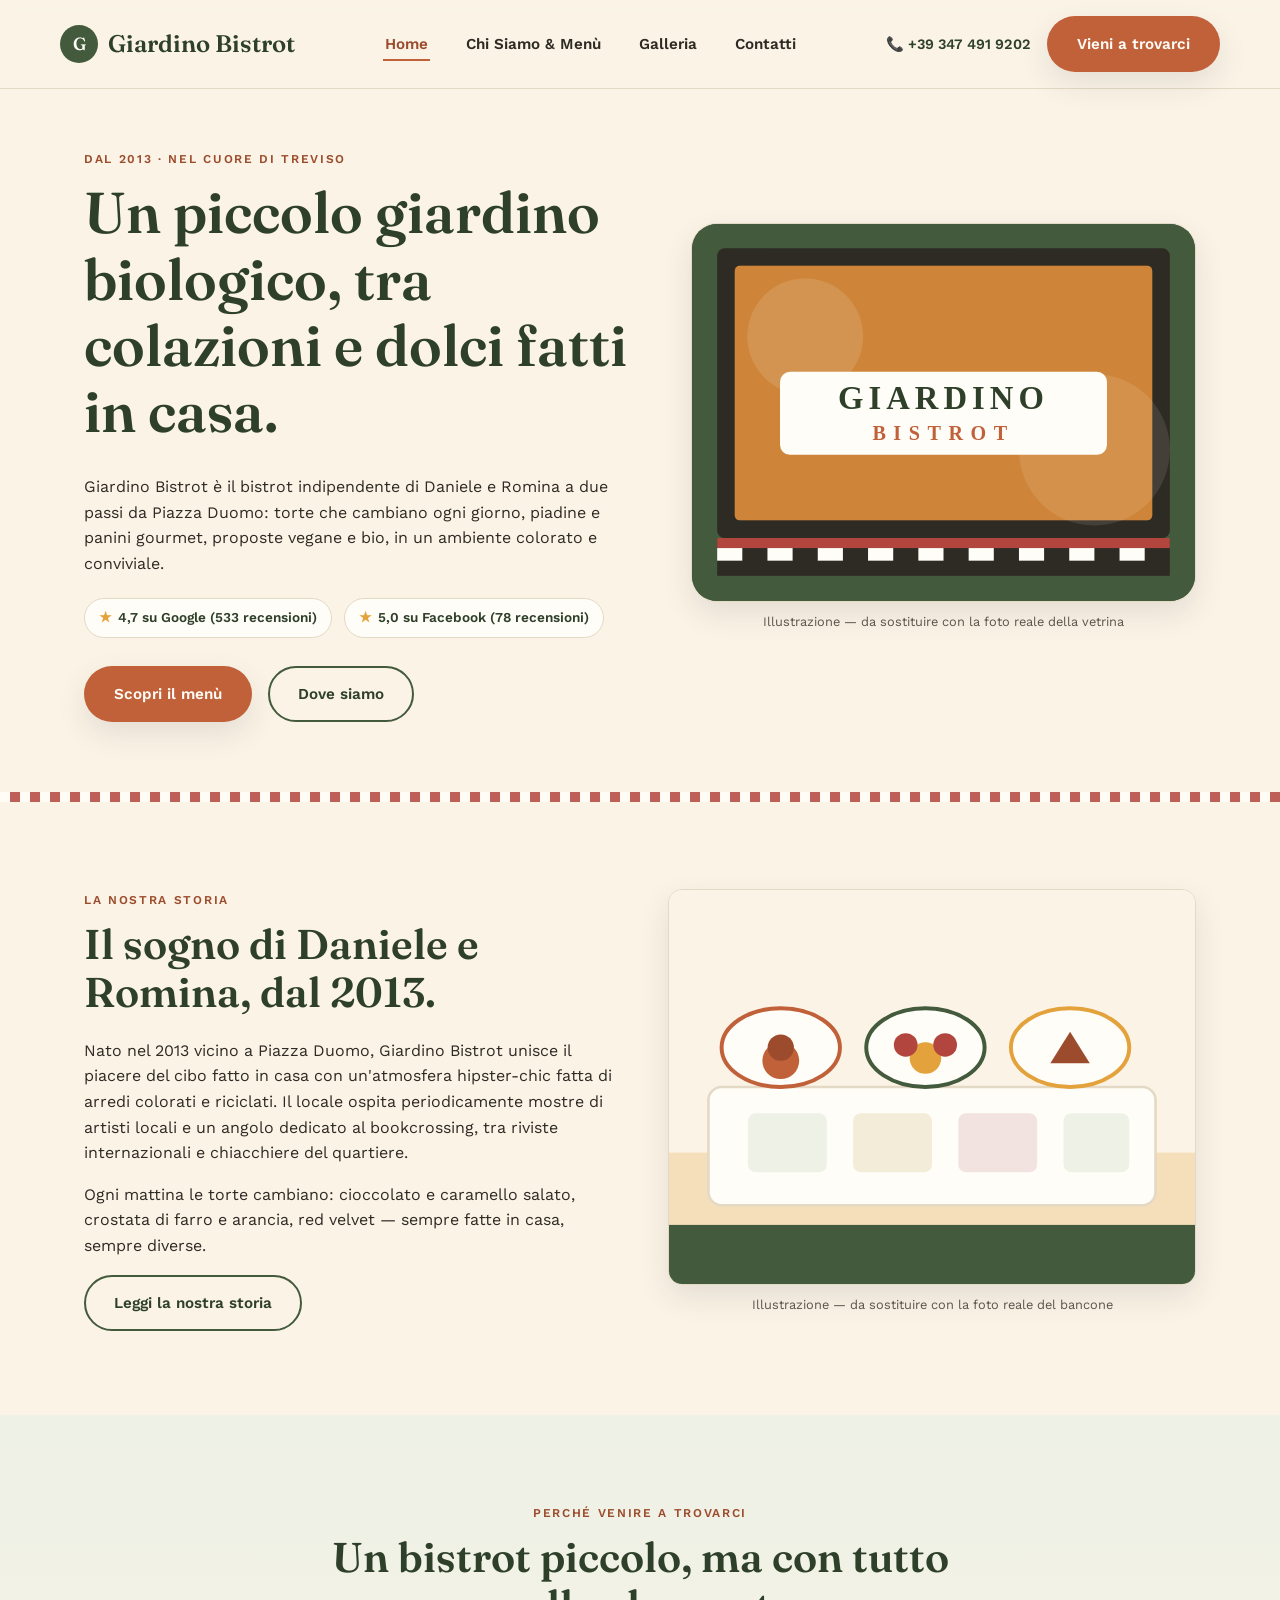
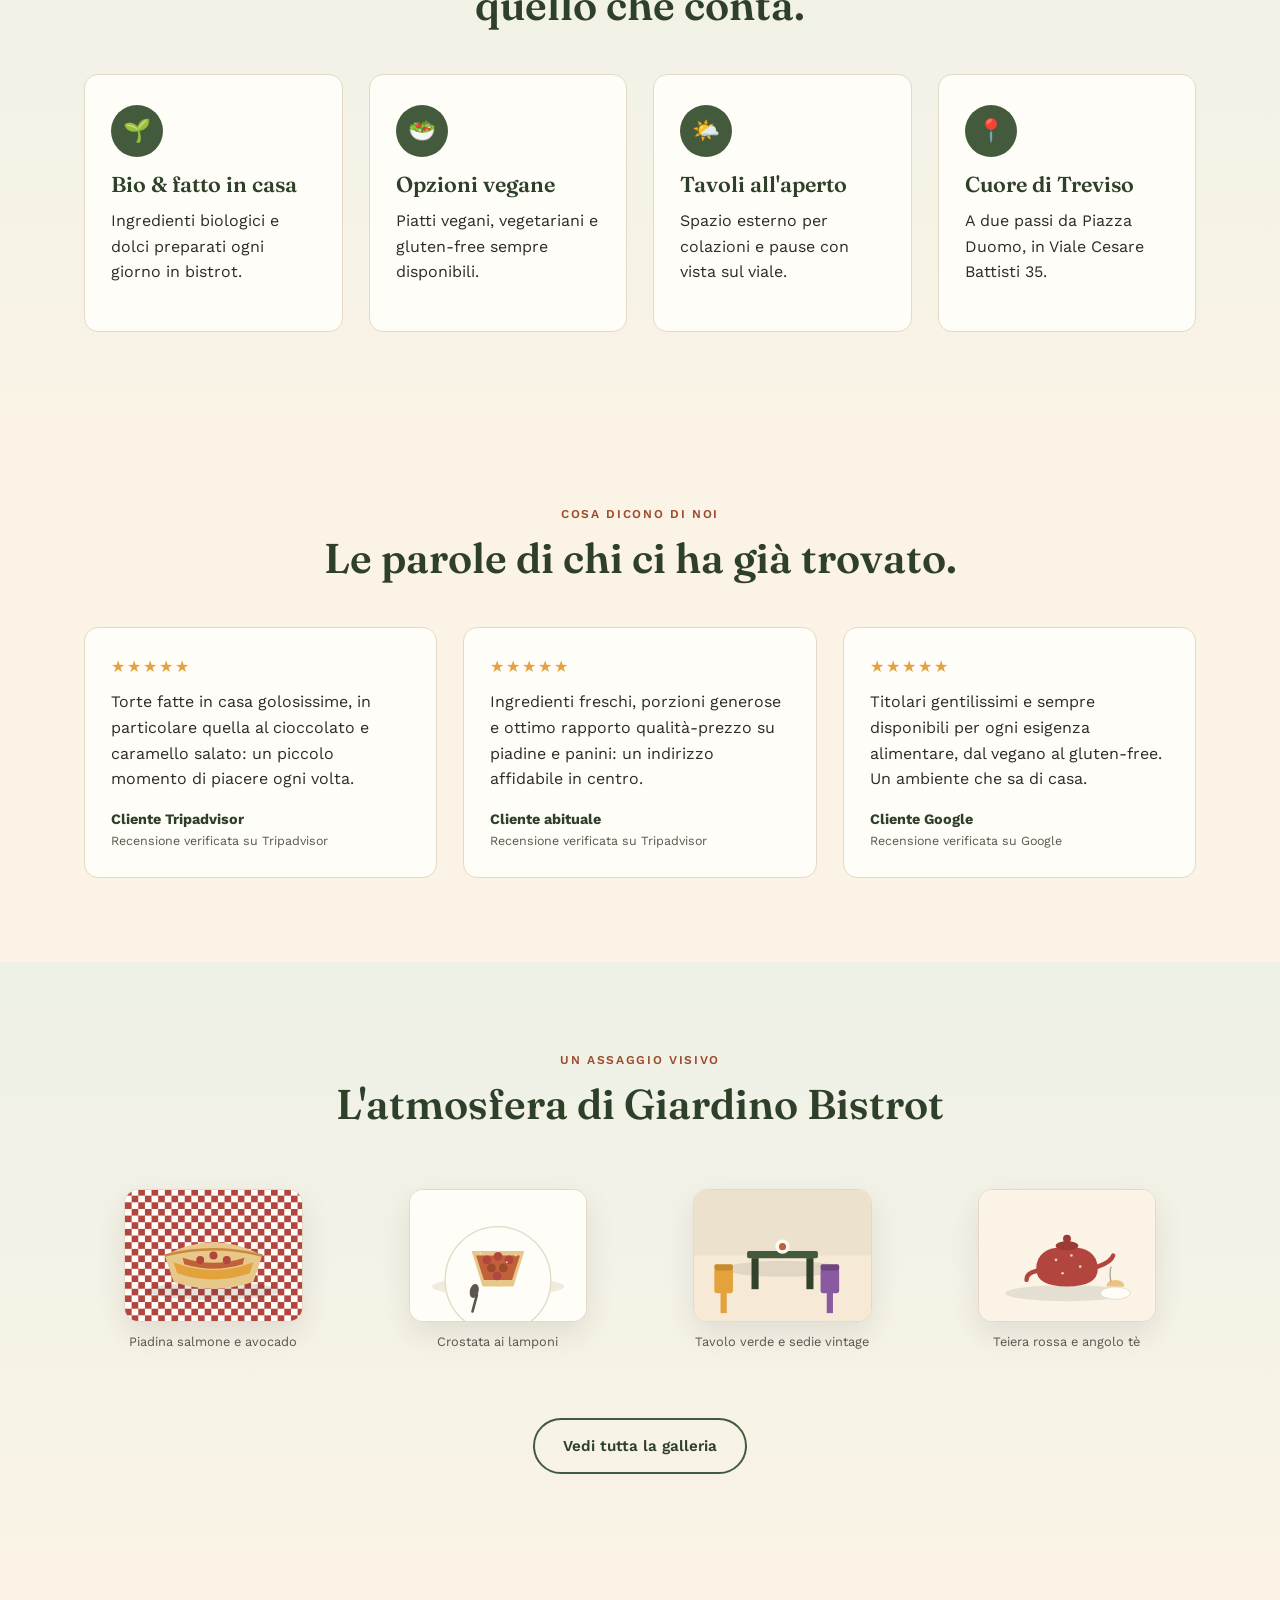
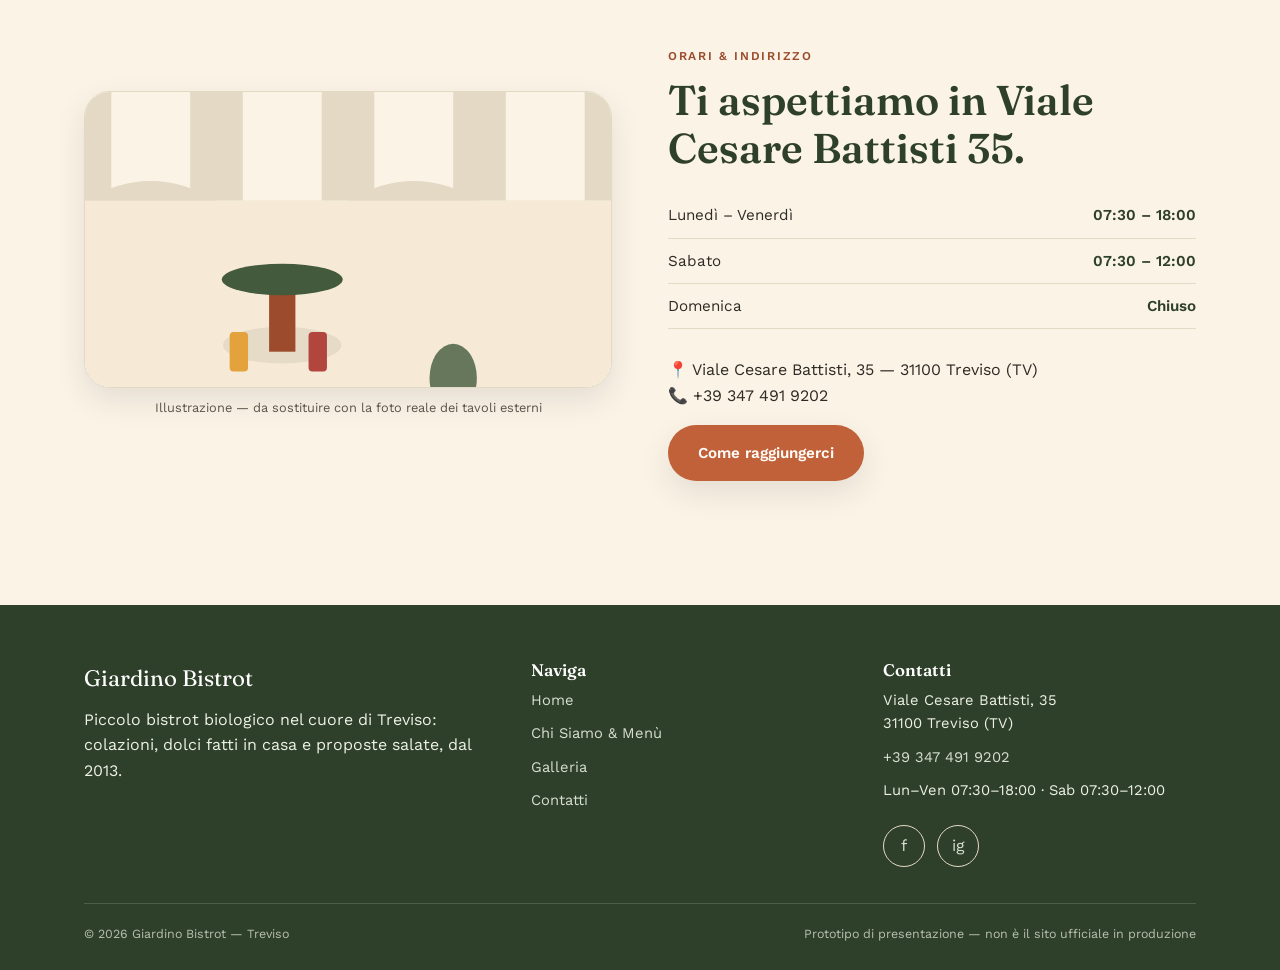
==== index.html @ f2b37fd3 "feat: pagina Home (hero, storia breve, punti di forza, recensioni, orari)" ====
<!doctype html>
<html lang="it">
<head>
  <meta charset="UTF-8" />
  <meta name="viewport" content="width=device-width, initial-scale=1.0" />
  <title>Giardino Bistrot | Colazioni, dolci e bio nel cuore di Treviso</title>
  <meta name="description" content="Giardino Bistrot, Viale Cesare Battisti 35, Treviso: piccolo bistrot biologico con torte fatte in casa, piadine, panini gourmet e opzioni vegane. Aperto dal 2013." />
  <link rel="preconnect" href="https://fonts.googleapis.com">
  <link rel="preconnect" href="https://fonts.gstatic.com" crossorigin>
  <link href="https://fonts.googleapis.com/css2?family=Fraunces:opsz,wght@9..144,500;9..144,600;9..144,700&family=Work+Sans:wght@400;500;600;700&display=swap" rel="stylesheet">
  <link rel="stylesheet" href="css/style.css" />
</head>
<body>

  <header class="site-header">
    <div class="container nav">
      <a href="index.html" class="brand">
        <span class="brand__mark">G</span>
        Giardino Bistrot
      </a>

      <nav class="nav__links-wrap">
        <ul class="nav__links">
          <li><a href="index.html" class="active">Home</a></li>
          <li><a href="chi-siamo-menu.html">Chi Siamo &amp; Menù</a></li>
          <li><a href="galleria.html">Galleria</a></li>
          <li><a href="contatti.html">Contatti</a></li>
        </ul>
      </nav>

      <div class="nav__cta">
        <a class="nav__phone" href="tel:+393474919202">📞 +39 347 491 9202</a>
        <a class="btn btn--primary" href="contatti.html">Vieni a trovarci</a>
        <button class="nav__toggle" aria-label="Apri menu">
          <span></span><span></span><span></span>
        </button>
      </div>
    </div>
  </header>

  <!-- HERO -->
  <section class="hero">
    <div class="container hero__grid">
      <div class="hero__text">
        <span class="eyebrow">Dal 2013 · Nel cuore di Treviso</span>
        <h1>Un piccolo giardino biologico, tra colazioni e dolci fatti in casa.</h1>
        <p>Giardino Bistrot è il bistrot indipendente di Daniele e Romina a due passi da Piazza Duomo: torte che cambiano ogni giorno, piadine e panini gourmet, proposte vegane e bio, in un ambiente colorato e conviviale.</p>

        <div class="hero__badges">
          <span class="badge"><span class="badge__star">★</span> 4,7 su Google (533 recensioni)</span>
          <span class="badge"><span class="badge__star">★</span> 5,0 su Facebook (78 recensioni)</span>
        </div>

        <div class="hero__actions">
          <a class="btn btn--primary" href="chi-siamo-menu.html#menu">Scopri il menù</a>
          <a class="btn btn--outline" href="contatti.html">Dove siamo</a>
        </div>
      </div>

      <div class="hero__media">
        <div class="media-frame">
          <img src="images/hero-vetrina.svg" alt="Illustrazione della vetrina con insegna luminosa Giardino Bistrot" />
        </div>
        <p class="media-caption">Illustrazione — da sostituire con la foto reale della vetrina</p>
      </div>
    </div>
  </section>

  <div class="vichy-divider"></div>

  <!-- INTRO / STORIA BREVE -->
  <section class="section">
    <div class="container split">
      <div class="split__text">
        <span class="eyebrow">La nostra storia</span>
        <h2>Il sogno di Daniele e Romina, dal 2013.</h2>
        <p>Nato nel 2013 vicino a Piazza Duomo, Giardino Bistrot unisce il piacere del cibo fatto in casa con un'atmosfera hipster-chic fatta di arredi colorati e riciclati. Il locale ospita periodicamente mostre di artisti locali e un angolo dedicato al bookcrossing, tra riviste internazionali e chiacchiere del quartiere.</p>
        <p>Ogni mattina le torte cambiano: cioccolato e caramello salato, crostata di farro e arancia, red velvet — sempre fatte in casa, sempre diverse.</p>
        <a class="btn btn--outline" href="chi-siamo-menu.html">Leggi la nostra storia</a>
      </div>
      <div class="split__media">
        <div class="media-frame">
          <img src="images/bancone-dolci.svg" alt="Illustrazione del bancone interno con barattoli di biscotti e vetrinetta dolci" />
        </div>
        <p class="media-caption">Illustrazione — da sostituire con la foto reale del bancone</p>
      </div>
    </div>
  </section>

  <!-- FEATURES -->
  <section class="section section--sage">
    <div class="container">
      <div class="section-head center">
        <span class="eyebrow">Perché venire a trovarci</span>
        <h2>Un bistrot piccolo, ma con tutto quello che conta.</h2>
      </div>

      <div class="grid grid--4">
        <div class="card card--feature">
          <div class="card__icon">🌱</div>
          <h3>Bio &amp; fatto in casa</h3>
          <p>Ingredienti biologici e dolci preparati ogni giorno in bistrot.</p>
        </div>
        <div class="card card--feature">
          <div class="card__icon">🥗</div>
          <h3>Opzioni vegane</h3>
          <p>Piatti vegani, vegetariani e gluten-free sempre disponibili.</p>
        </div>
        <div class="card card--feature">
          <div class="card__icon">🌤️</div>
          <h3>Tavoli all'aperto</h3>
          <p>Spazio esterno per colazioni e pause con vista sul viale.</p>
        </div>
        <div class="card card--feature">
          <div class="card__icon">📍</div>
          <h3>Cuore di Treviso</h3>
          <p>A due passi da Piazza Duomo, in Viale Cesare Battisti 35.</p>
        </div>
      </div>
    </div>
  </section>

  <!-- RECENSIONI -->
  <section class="section">
    <div class="container">
      <div class="section-head center">
        <span class="eyebrow">Cosa dicono di noi</span>
        <h2>Le parole di chi ci ha già trovato.</h2>
      </div>

      <div class="grid grid--3">
        <div class="review-card">
          <div class="review-card__stars">★★★★★</div>
          <p>Torte fatte in casa golosissime, in particolare quella al cioccolato e caramello salato: un piccolo momento di piacere ogni volta.</p>
          <div class="review-card__author">Cliente Tripadvisor</div>
          <div class="review-card__source">Recensione verificata su Tripadvisor</div>
        </div>
        <div class="review-card">
          <div class="review-card__stars">★★★★★</div>
          <p>Ingredienti freschi, porzioni generose e ottimo rapporto qualità-prezzo su piadine e panini: un indirizzo affidabile in centro.</p>
          <div class="review-card__author">Cliente abituale</div>
          <div class="review-card__source">Recensione verificata su Tripadvisor</div>
        </div>
        <div class="review-card">
          <div class="review-card__stars">★★★★★</div>
          <p>Titolari gentilissimi e sempre disponibili per ogni esigenza alimentare, dal vegano al gluten-free. Un ambiente che sa di casa.</p>
          <div class="review-card__author">Cliente Google</div>
          <div class="review-card__source">Recensione verificata su Google</div>
        </div>
      </div>
    </div>
  </section>

  <!-- GALLERY PREVIEW -->
  <section class="section section--sage">
    <div class="container">
      <div class="section-head center">
        <span class="eyebrow">Un assaggio visivo</span>
        <h2>L'atmosfera di Giardino Bistrot</h2>
      </div>

      <div class="grid grid--4">
        <figure>
          <div class="media-frame"><img src="images/piadina-salmone-avocado.svg" alt="Illustrazione piadina con salmone e avocado" /></div>
          <p class="media-caption">Piadina salmone e avocado</p>
        </figure>
        <figure>
          <div class="media-frame"><img src="images/crostata-lamponi.svg" alt="Illustrazione fetta di crostata ai lamponi" /></div>
          <p class="media-caption">Crostata ai lamponi</p>
        </figure>
        <figure>
          <div class="media-frame"><img src="images/tavolo-verde-sedie-gialle.svg" alt="Illustrazione tavolo verde con sedie gialle in stile vintage" /></div>
          <p class="media-caption">Tavolo verde e sedie vintage</p>
        </figure>
        <figure>
          <div class="media-frame"><img src="images/teiera-rossa.svg" alt="Illustrazione teiera rossa e angolo tè" /></div>
          <p class="media-caption">Teiera rossa e angolo tè</p>
        </figure>
      </div>

      <div style="text-align:center; margin-top: 36px;">
        <a class="btn btn--outline" href="galleria.html">Vedi tutta la galleria</a>
      </div>
    </div>
  </section>

  <!-- ORARI & CONTATTI QUICK -->
  <section class="section">
    <div class="container split split--reverse">
      <div class="split__media">
        <div class="media-frame media-frame--wide">
          <img src="images/tavoli-esterni.svg" alt="Illustrazione tavolini all'aperto sotto i portici di Viale Cesare Battisti" />
        </div>
        <p class="media-caption">Illustrazione — da sostituire con la foto reale dei tavoli esterni</p>
      </div>
      <div class="split__text">
        <span class="eyebrow">Orari &amp; indirizzo</span>
        <h2>Ti aspettiamo in Viale Cesare Battisti 35.</h2>
        <table class="hours-table">
          <tr><td>Lunedì – Venerdì</td><td>07:30 – 18:00</td></tr>
          <tr><td>Sabato</td><td>07:30 – 12:00</td></tr>
          <tr><td>Domenica</td><td>Chiuso</td></tr>
        </table>
        <p>📍 Viale Cesare Battisti, 35 — 31100 Treviso (TV)<br />📞 <a href="tel:+393474919202">+39 347 491 9202</a></p>
        <a class="btn btn--primary" href="contatti.html">Come raggiungerci</a>
      </div>
    </div>
  </section>

  <footer class="site-footer">
    <div class="container">
      <div class="footer-grid">
        <div>
          <div class="footer-brand">Giardino Bistrot</div>
          <p>Piccolo bistrot biologico nel cuore di Treviso: colazioni, dolci fatti in casa e proposte salate, dal 2013.</p>
        </div>
        <div>
          <h4>Naviga</h4>
          <ul class="footer-list">
            <li><a href="index.html">Home</a></li>
            <li><a href="chi-siamo-menu.html">Chi Siamo &amp; Menù</a></li>
            <li><a href="galleria.html">Galleria</a></li>
            <li><a href="contatti.html">Contatti</a></li>
          </ul>
        </div>
        <div>
          <h4>Contatti</h4>
          <ul class="footer-list">
            <li>Viale Cesare Battisti, 35<br />31100 Treviso (TV)</li>
            <li><a href="tel:+393474919202">+39 347 491 9202</a></li>
            <li>Lun–Ven 07:30–18:00 · Sab 07:30–12:00</li>
          </ul>
          <div class="social-row">
            <a href="https://www.facebook.com/giardinobistrot/" target="_blank" rel="noopener" aria-label="Facebook">f</a>
            <a href="https://www.instagram.com/giardinobistrot/" target="_blank" rel="noopener" aria-label="Instagram">ig</a>
          </div>
        </div>
      </div>
      <div class="footer-bottom">
        <span>© 2026 Giardino Bistrot — Treviso</span>
        <span>Prototipo di presentazione — non è il sito ufficiale in produzione</span>
      </div>
    </div>
  </footer>

  <script src="js/main.js"></script>
</body>
</html>
---- css/style.css ----
/* ==========================================================================
   Giardino Bistrot — Design system
   Palette "bio-chic parigino": verde bosco, terracotta, crema, senape
   ========================================================================== */

:root {
  --color-cream: #faf3e6;
  --color-cream-2: #fffdf8;
  --color-forest: #435a3c;
  --color-forest-dark: #2f402a;
  --color-terracotta: #c1613a;
  --color-terracotta-dark: #9c4c2c;
  --color-mustard: #e3a23b;
  --color-cherry: #b3453f;
  --color-charcoal: #2e2a24;
  --color-charcoal-soft: #5c564c;
  --color-border: #e4d9c4;

  --font-display: "Fraunces", "Georgia", serif;
  --font-body: "Work Sans", "Helvetica Neue", Arial, sans-serif;

  --radius-md: 14px;
  --radius-lg: 26px;
  --shadow-soft: 0 12px 30px rgba(46, 42, 36, 0.1);
  --container-width: 1160px;
}

* {
  box-sizing: border-box;
}

html {
  scroll-behavior: smooth;
}

body {
  margin: 0;
  font-family: var(--font-body);
  background: var(--color-cream);
  color: var(--color-charcoal);
  line-height: 1.6;
  -webkit-font-smoothing: antialiased;
}

img {
  max-width: 100%;
  display: block;
}

a {
  color: inherit;
  text-decoration: none;
}

h1, h2, h3, h4 {
  font-family: var(--font-display);
  font-weight: 600;
  line-height: 1.15;
  margin: 0 0 0.5em;
  color: var(--color-forest-dark);
}

h1 { font-size: clamp(2.4rem, 5vw, 3.6rem); }
h2 { font-size: clamp(1.9rem, 3.6vw, 2.6rem); }
h3 { font-size: 1.35rem; }

p { margin: 0 0 1em; }

.container {
  width: 100%;
  max-width: var(--container-width);
  margin: 0 auto;
  padding: 0 24px;
}

.eyebrow {
  display: inline-block;
  font-family: var(--font-body);
  font-weight: 600;
  letter-spacing: 0.14em;
  text-transform: uppercase;
  font-size: 0.75rem;
  color: var(--color-terracotta-dark);
  margin-bottom: 0.9em;
}

.section {
  padding: 84px 0;
}

.section--tight { padding: 56px 0; }

.section--sage {
  background: linear-gradient(180deg, #eef1e6 0%, var(--color-cream) 100%);
}

.section-head {
  max-width: 640px;
  margin-bottom: 44px;
}

.section-head.center {
  margin-left: auto;
  margin-right: auto;
  text-align: center;
}

/* Vichy checker divider — nod to the red/white deli paper on the sandwiches */
.vichy-divider {
  height: 10px;
  background-image: repeating-conic-gradient(
    var(--color-cherry) 0% 25%,
    var(--color-cream-2) 0% 50%
  );
  background-size: 20px 20px;
  opacity: 0.85;
}

/* ---------- Buttons ---------- */
.btn {
  display: inline-flex;
  align-items: center;
  gap: 8px;
  padding: 14px 28px;
  border-radius: 999px;
  font-family: var(--font-body);
  font-weight: 600;
  font-size: 0.95rem;
  border: 2px solid transparent;
  cursor: pointer;
  transition: transform 0.15s ease, box-shadow 0.15s ease, background 0.2s ease, color 0.2s ease;
}

.btn:hover { transform: translateY(-2px); }

.btn--primary {
  background: var(--color-terracotta);
  color: var(--color-cream-2);
  box-shadow: var(--shadow-soft);
}
.btn--primary:hover { background: var(--color-terracotta-dark); }

.btn--outline {
  background: transparent;
  border-color: var(--color-forest);
  color: var(--color-forest-dark);
}
.btn--outline:hover { background: var(--color-forest); color: #fff; }

.btn--light {
  background: var(--color-cream-2);
  color: var(--color-forest-dark);
}

/* ---------- Header / Nav ---------- */
.site-header {
  position: sticky;
  top: 0;
  z-index: 50;
  background: rgba(250, 243, 230, 0.92);
  backdrop-filter: blur(6px);
  border-bottom: 1px solid var(--color-border);
}

.nav {
  display: flex;
  align-items: center;
  justify-content: space-between;
  padding: 16px 0;
}

.brand {
  display: flex;
  align-items: center;
  gap: 10px;
  font-family: var(--font-display);
  font-size: 1.5rem;
  font-weight: 600;
  color: var(--color-forest-dark);
}

.brand__mark {
  width: 38px;
  height: 38px;
  border-radius: 50%;
  background: var(--color-forest);
  color: var(--color-cream-2);
  display: flex;
  align-items: center;
  justify-content: center;
  font-family: var(--font-display);
  font-size: 1.1rem;
}

.nav__links {
  display: flex;
  align-items: center;
  gap: 34px;
  list-style: none;
  margin: 0;
  padding: 0;
}

.nav__links a {
  font-weight: 600;
  font-size: 0.95rem;
  color: var(--color-charcoal);
  padding: 6px 2px;
  border-bottom: 2px solid transparent;
  transition: border-color 0.2s ease, color 0.2s ease;
}

.nav__links a:hover,
.nav__links a.active {
  color: var(--color-terracotta-dark);
  border-color: var(--color-terracotta);
}

.nav__cta {
  display: flex;
  align-items: center;
  gap: 16px;
}

.nav__phone {
  display: flex;
  align-items: center;
  gap: 6px;
  font-weight: 600;
  font-size: 0.9rem;
  color: var(--color-forest-dark);
}

.nav__toggle {
  display: none;
  flex-direction: column;
  gap: 5px;
  background: none;
  border: none;
  cursor: pointer;
  padding: 6px;
}

.nav__toggle span {
  width: 26px;
  height: 2px;
  background: var(--color-forest-dark);
  border-radius: 2px;
}

/* ---------- Hero ---------- */
.hero {
  padding: 56px 0 70px;
}

.hero__grid {
  display: grid;
  grid-template-columns: 1.05fr 0.95fr;
  gap: 48px;
  align-items: center;
}

.hero__badges {
  display: flex;
  flex-wrap: wrap;
  gap: 12px;
  margin: 22px 0 28px;
}

.badge {
  display: inline-flex;
  align-items: center;
  gap: 6px;
  background: var(--color-cream-2);
  border: 1px solid var(--color-border);
  padding: 8px 14px;
  border-radius: 999px;
  font-size: 0.85rem;
  font-weight: 600;
  color: var(--color-forest-dark);
}

.badge__star { color: var(--color-mustard); }

.hero__actions {
  display: flex;
  gap: 16px;
  flex-wrap: wrap;
}

/* ---------- Media frame (illustrazioni / foto) ---------- */
.media-frame {
  position: relative;
  border-radius: var(--radius-md);
  overflow: hidden;
  border: 1px solid var(--color-border);
  background: var(--color-cream-2);
  box-shadow: var(--shadow-soft);
  aspect-ratio: 4 / 3;
}

.media-frame img {
  width: 100%;
  height: 100%;
  object-fit: cover;
  display: block;
}

.media-frame--wide {
  aspect-ratio: 16 / 9;
  border-radius: var(--radius-lg);
}

.hero .media-frame {
  aspect-ratio: 4 / 3;
  border-radius: var(--radius-lg);
}

.media-caption {
  margin-top: 10px;
  font-size: 0.8rem;
  color: var(--color-charcoal-soft);
  text-align: center;
}

.gallery-grid figure {
  margin: 0;
}

.gallery-grid .media-frame {
  cursor: pointer;
  transition: transform 0.2s ease;
}

.gallery-grid .media-frame:hover { transform: translateY(-3px); }

.lightbox__panel img {
  width: 100%;
  border-radius: var(--radius-md);
  margin-bottom: 16px;
}

/* ---------- Photo slot placeholders (fallback, non ancora sostituiti) ---------- */
.photo-slot {
  position: relative;
  display: flex;
  flex-direction: column;
  align-items: center;
  justify-content: center;
  text-align: center;
  gap: 8px;
  background: repeating-linear-gradient(
      135deg,
      rgba(67, 90, 60, 0.07),
      rgba(67, 90, 60, 0.07) 10px,
      rgba(193, 97, 58, 0.07) 10px,
      rgba(193, 97, 58, 0.07) 20px
    ),
    var(--color-cream-2);
  border: 2px dashed var(--color-terracotta);
  border-radius: var(--radius-md);
  color: var(--color-charcoal-soft);
  padding: 20px;
  min-height: 220px;
}

.photo-slot__icon {
  font-size: 1.8rem;
}

.photo-slot__label {
  font-size: 0.85rem;
  font-weight: 600;
  color: var(--color-forest-dark);
  max-width: 220px;
}

.photo-slot__tag {
  font-size: 0.7rem;
  text-transform: uppercase;
  letter-spacing: 0.08em;
  color: var(--color-terracotta-dark);
  font-weight: 700;
}

.hero .photo-slot {
  min-height: 380px;
  border-radius: var(--radius-lg);
}

/* ---------- Feature / info cards ---------- */
.grid {
  display: grid;
  gap: 26px;
}

.grid--3 { grid-template-columns: repeat(3, 1fr); }
.grid--2 { grid-template-columns: repeat(2, 1fr); }
.grid--4 { grid-template-columns: repeat(4, 1fr); }

.card {
  background: var(--color-cream-2);
  border: 1px solid var(--color-border);
  border-radius: var(--radius-md);
  padding: 30px 26px;
}

.card--feature {
  text-align: left;
}

.card__icon {
  width: 52px;
  height: 52px;
  border-radius: 50%;
  background: var(--color-forest);
  color: var(--color-cream-2);
  display: flex;
  align-items: center;
  justify-content: center;
  font-size: 1.4rem;
  margin-bottom: 16px;
}

/* ---------- About / split sections ---------- */
.split {
  display: grid;
  grid-template-columns: 1fr 1fr;
  gap: 56px;
  align-items: center;
}

.split--reverse .split__text { order: 2; }
.split--reverse .split__media { order: 1; }

/* ---------- Reviews ---------- */
.review-card {
  background: var(--color-cream-2);
  border: 1px solid var(--color-border);
  border-radius: var(--radius-md);
  padding: 26px;
  position: relative;
}

.review-card__stars {
  color: var(--color-mustard);
  letter-spacing: 2px;
  margin-bottom: 10px;
}

.review-card__author {
  font-weight: 700;
  color: var(--color-forest-dark);
  margin-top: 14px;
  font-size: 0.9rem;
}

.review-card__source {
  font-size: 0.78rem;
  color: var(--color-charcoal-soft);
}

/* ---------- Gallery ---------- */
.gallery-grid {
  display: grid;
  grid-template-columns: repeat(4, 1fr);
  gap: 20px;
}

.gallery-grid .photo-slot {
  min-height: 200px;
  cursor: pointer;
}

.gallery-grid .photo-slot:nth-child(5n+1) { min-height: 280px; grid-row: span 2; }

/* ---------- Lightbox ---------- */
.lightbox {
  position: fixed;
  inset: 0;
  background: rgba(46, 42, 36, 0.88);
  display: none;
  align-items: center;
  justify-content: center;
  z-index: 200;
  padding: 30px;
}

.lightbox.is-open { display: flex; }

.lightbox__panel {
  background: var(--color-cream-2);
  border-radius: var(--radius-md);
  padding: 34px;
  max-width: 520px;
  text-align: center;
  position: relative;
}

.lightbox__close {
  position: absolute;
  top: 14px;
  right: 18px;
  background: none;
  border: none;
  font-size: 1.4rem;
  cursor: pointer;
  color: var(--color-charcoal);
}

/* ---------- Contact ---------- */
.contact-grid {
  display: grid;
  grid-template-columns: 0.9fr 1.1fr;
  gap: 50px;
}

.info-list {
  list-style: none;
  padding: 0;
  margin: 0 0 28px;
  display: flex;
  flex-direction: column;
  gap: 18px;
}

.info-list li {
  display: flex;
  gap: 14px;
  align-items: flex-start;
}

.info-list__icon {
  width: 40px;
  height: 40px;
  flex-shrink: 0;
  border-radius: 50%;
  background: var(--color-forest);
  color: var(--color-cream-2);
  display: flex;
  align-items: center;
  justify-content: center;
}

.hours-table {
  width: 100%;
  border-collapse: collapse;
  margin: 18px 0 28px;
}

.hours-table td {
  padding: 10px 0;
  border-bottom: 1px solid var(--color-border);
  font-size: 0.95rem;
}

.hours-table td:last-child {
  text-align: right;
  font-weight: 600;
  color: var(--color-forest-dark);
}

.map-embed {
  width: 100%;
  height: 320px;
  border: 0;
  border-radius: var(--radius-md);
  filter: grayscale(0.15) sepia(0.08);
}

.social-row {
  display: flex;
  gap: 12px;
  margin-top: 22px;
}

.social-row a {
  width: 42px;
  height: 42px;
  border-radius: 50%;
  border: 1px solid var(--color-border);
  display: flex;
  align-items: center;
  justify-content: center;
  transition: background 0.2s ease, color 0.2s ease;
}

.social-row a:hover {
  background: var(--color-forest);
  color: var(--color-cream-2);
}

/* ---------- Form ---------- */
.form {
  background: var(--color-cream-2);
  border: 1px solid var(--color-border);
  border-radius: var(--radius-lg);
  padding: 36px;
}

.form-row {
  display: grid;
  grid-template-columns: 1fr 1fr;
  gap: 18px;
}

.field {
  margin-bottom: 18px;
}

.field label {
  display: block;
  font-size: 0.85rem;
  font-weight: 600;
  margin-bottom: 6px;
  color: var(--color-forest-dark);
}

.field input,
.field textarea {
  width: 100%;
  padding: 12px 14px;
  border-radius: 10px;
  border: 1px solid var(--color-border);
  background: var(--color-cream);
  font-family: var(--font-body);
  font-size: 0.95rem;
  color: var(--color-charcoal);
}

.field input:focus,
.field textarea:focus {
  outline: 2px solid var(--color-terracotta);
  outline-offset: 1px;
}

.field textarea { resize: vertical; min-height: 120px; }

.form-note {
  font-size: 0.8rem;
  color: var(--color-charcoal-soft);
  margin-top: 14px;
}

.form-success {
  display: none;
  background: #edf3e8;
  border: 1px solid var(--color-forest);
  color: var(--color-forest-dark);
  padding: 16px 18px;
  border-radius: 10px;
  margin-bottom: 18px;
  font-weight: 600;
}

.form-success.is-visible { display: block; }

/* ---------- Menu page ---------- */
.menu-block {
  margin-bottom: 46px;
}

.menu-list {
  list-style: none;
  padding: 0;
  margin: 0;
  display: flex;
  flex-direction: column;
  gap: 16px;
}

.menu-list li {
  display: flex;
  justify-content: space-between;
  gap: 16px;
  padding-bottom: 14px;
  border-bottom: 1px dashed var(--color-border);
}

.menu-item__name {
  font-weight: 700;
  color: var(--color-forest-dark);
  display: block;
}

.menu-item__desc {
  font-size: 0.88rem;
  color: var(--color-charcoal-soft);
}

.tag-row {
  display: flex;
  gap: 8px;
  flex-wrap: wrap;
  margin-top: 6px;
}

.tag {
  font-size: 0.68rem;
  text-transform: uppercase;
  letter-spacing: 0.06em;
  font-weight: 700;
  padding: 3px 9px;
  border-radius: 999px;
  background: #eef1e6;
  color: var(--color-forest-dark);
}

.tag--vegan { background: #eaf3e1; color: #3c6b2c; }
.tag--bio { background: #f3ecd8; color: #8a6a1f; }
.tag--gf { background: #f3e3e0; color: var(--color-terracotta-dark); }

.callout {
  background: #eef1e6;
  border-left: 4px solid var(--color-forest);
  padding: 18px 22px;
  border-radius: 10px;
  font-size: 0.92rem;
  color: var(--color-forest-dark);
}

/* ---------- Timeline (storia) ---------- */
.story-quote {
  font-family: var(--font-display);
  font-size: 1.4rem;
  color: var(--color-forest-dark);
  border-left: 4px solid var(--color-terracotta);
  padding-left: 22px;
  margin: 28px 0;
}

/* ---------- Footer ---------- */
.site-footer {
  background: var(--color-forest-dark);
  color: #eef1e6;
  padding: 56px 0 26px;
  margin-top: 40px;
}

.footer-grid {
  display: grid;
  grid-template-columns: 1.3fr 1fr 1fr;
  gap: 40px;
  margin-bottom: 36px;
}

.site-footer h4 {
  color: #fff;
  font-size: 1.05rem;
}

.site-footer a {
  color: #d8ded1;
}

.site-footer a:hover { color: #fff; }

.footer-brand {
  font-family: var(--font-display);
  font-size: 1.4rem;
  color: #fff;
  margin-bottom: 10px;
}

.footer-list {
  list-style: none;
  padding: 0;
  margin: 0;
  display: flex;
  flex-direction: column;
  gap: 10px;
  font-size: 0.92rem;
}

.footer-bottom {
  border-top: 1px solid rgba(255, 255, 255, 0.15);
  padding-top: 20px;
  font-size: 0.78rem;
  color: #b7bfae;
  display: flex;
  justify-content: space-between;
  flex-wrap: wrap;
  gap: 10px;
}

/* ---------- Page hero (inner pages) ---------- */
.page-hero {
  padding: 54px 0 40px;
  text-align: center;
  background: linear-gradient(180deg, #eef1e6 0%, var(--color-cream) 100%);
}

.page-hero p {
  max-width: 560px;
  margin: 0 auto;
  color: var(--color-charcoal-soft);
}

/* ---------- Responsive ---------- */
@media (max-width: 980px) {
  .hero__grid,
  .split,
  .contact-grid {
    grid-template-columns: 1fr;
  }

  .split--reverse .split__text,
  .split--reverse .split__media {
    order: initial;
  }

  .grid--3, .grid--4 { grid-template-columns: repeat(2, 1fr); }
  .gallery-grid { grid-template-columns: repeat(3, 1fr); }
  .footer-grid { grid-template-columns: 1fr 1fr; }
}

@media (max-width: 720px) {
  .nav__links,
  .nav__cta .nav__phone {
    display: none;
  }

  .nav__toggle { display: flex; }

  .nav.is-open .nav__links {
    display: flex;
    flex-direction: column;
    position: absolute;
    top: 68px;
    left: 0;
    right: 0;
    background: var(--color-cream);
    padding: 20px 24px 26px;
    border-bottom: 1px solid var(--color-border);
    gap: 18px;
  }

  .grid--3, .grid--4, .grid--2 { grid-template-columns: 1fr; }
  .gallery-grid { grid-template-columns: repeat(2, 1fr); }
  .footer-grid { grid-template-columns: 1fr; }
  .form-row { grid-template-columns: 1fr; }
  .section { padding: 60px 0; }
}

@media (max-width: 480px) {
  .gallery-grid { grid-template-columns: 1fr; }
  .hero__actions { flex-direction: column; align-items: stretch; }
  .hero__actions .btn { justify-content: center; }
}
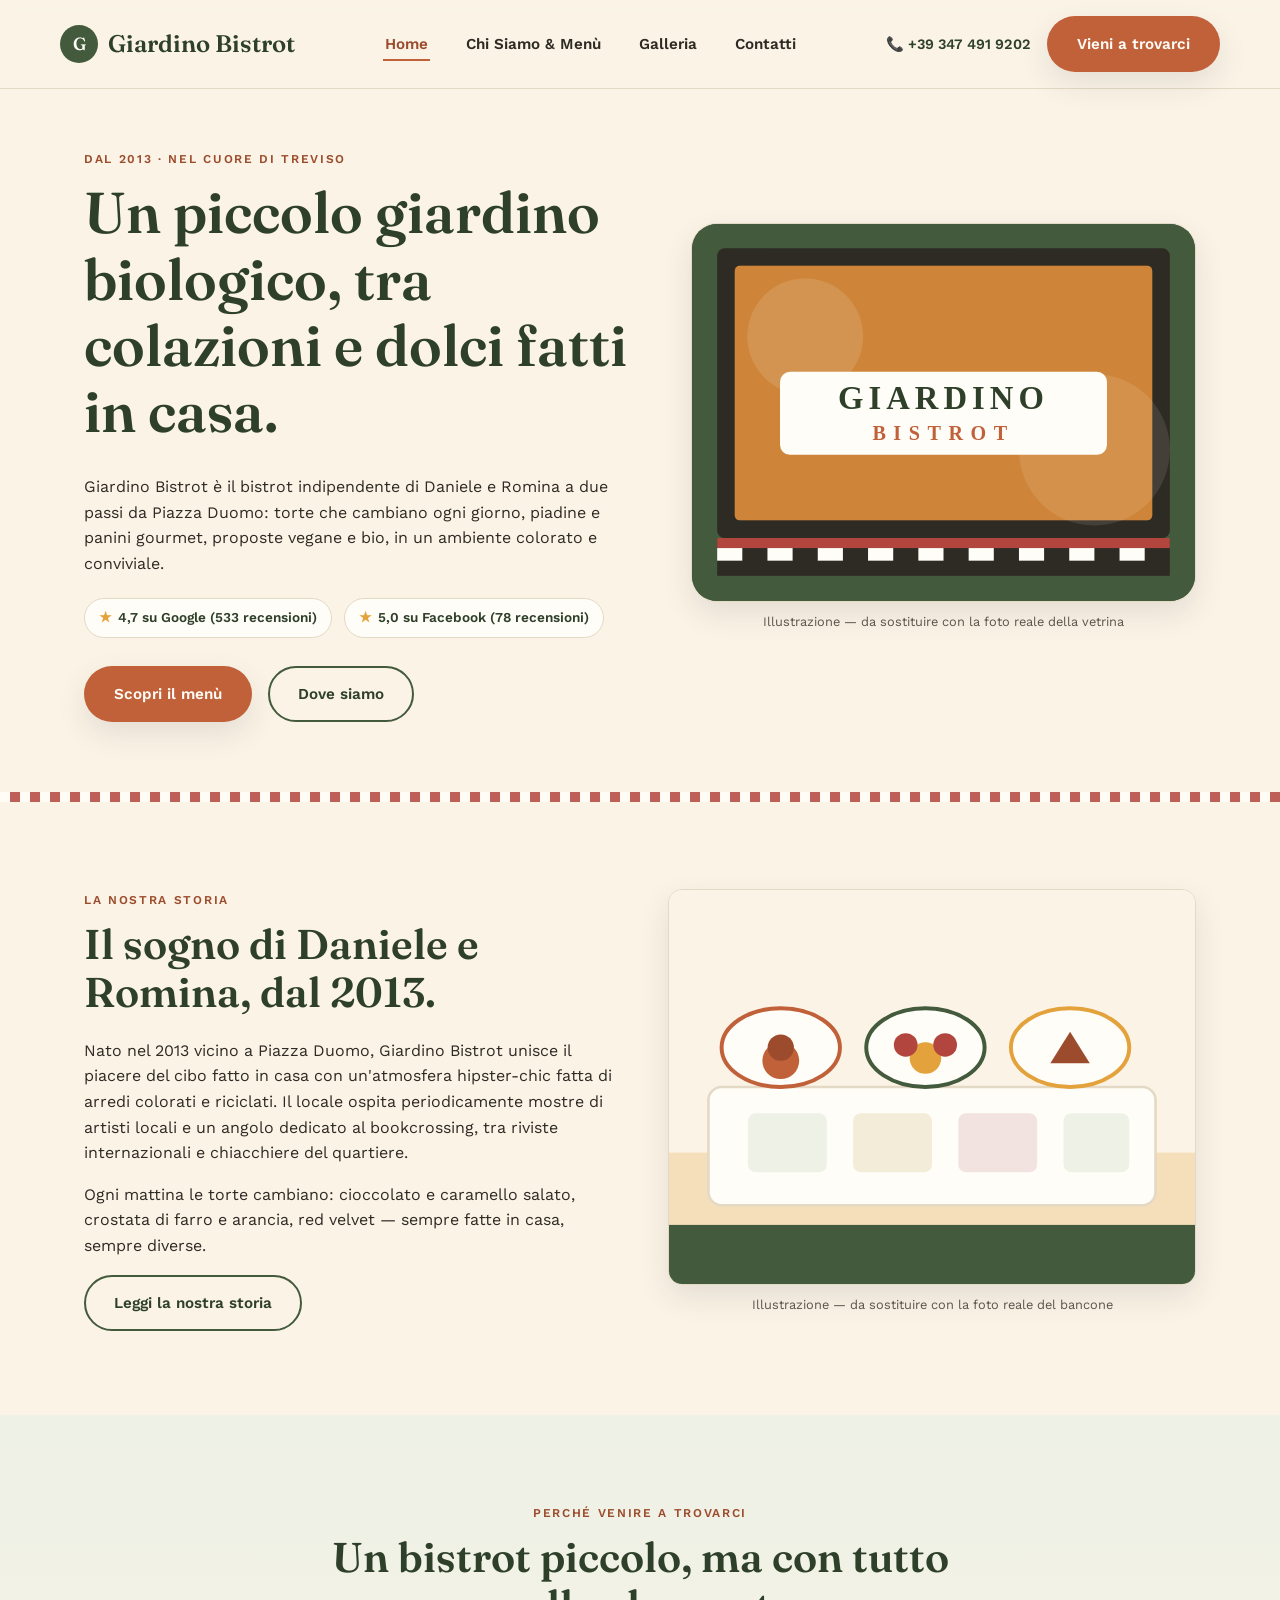
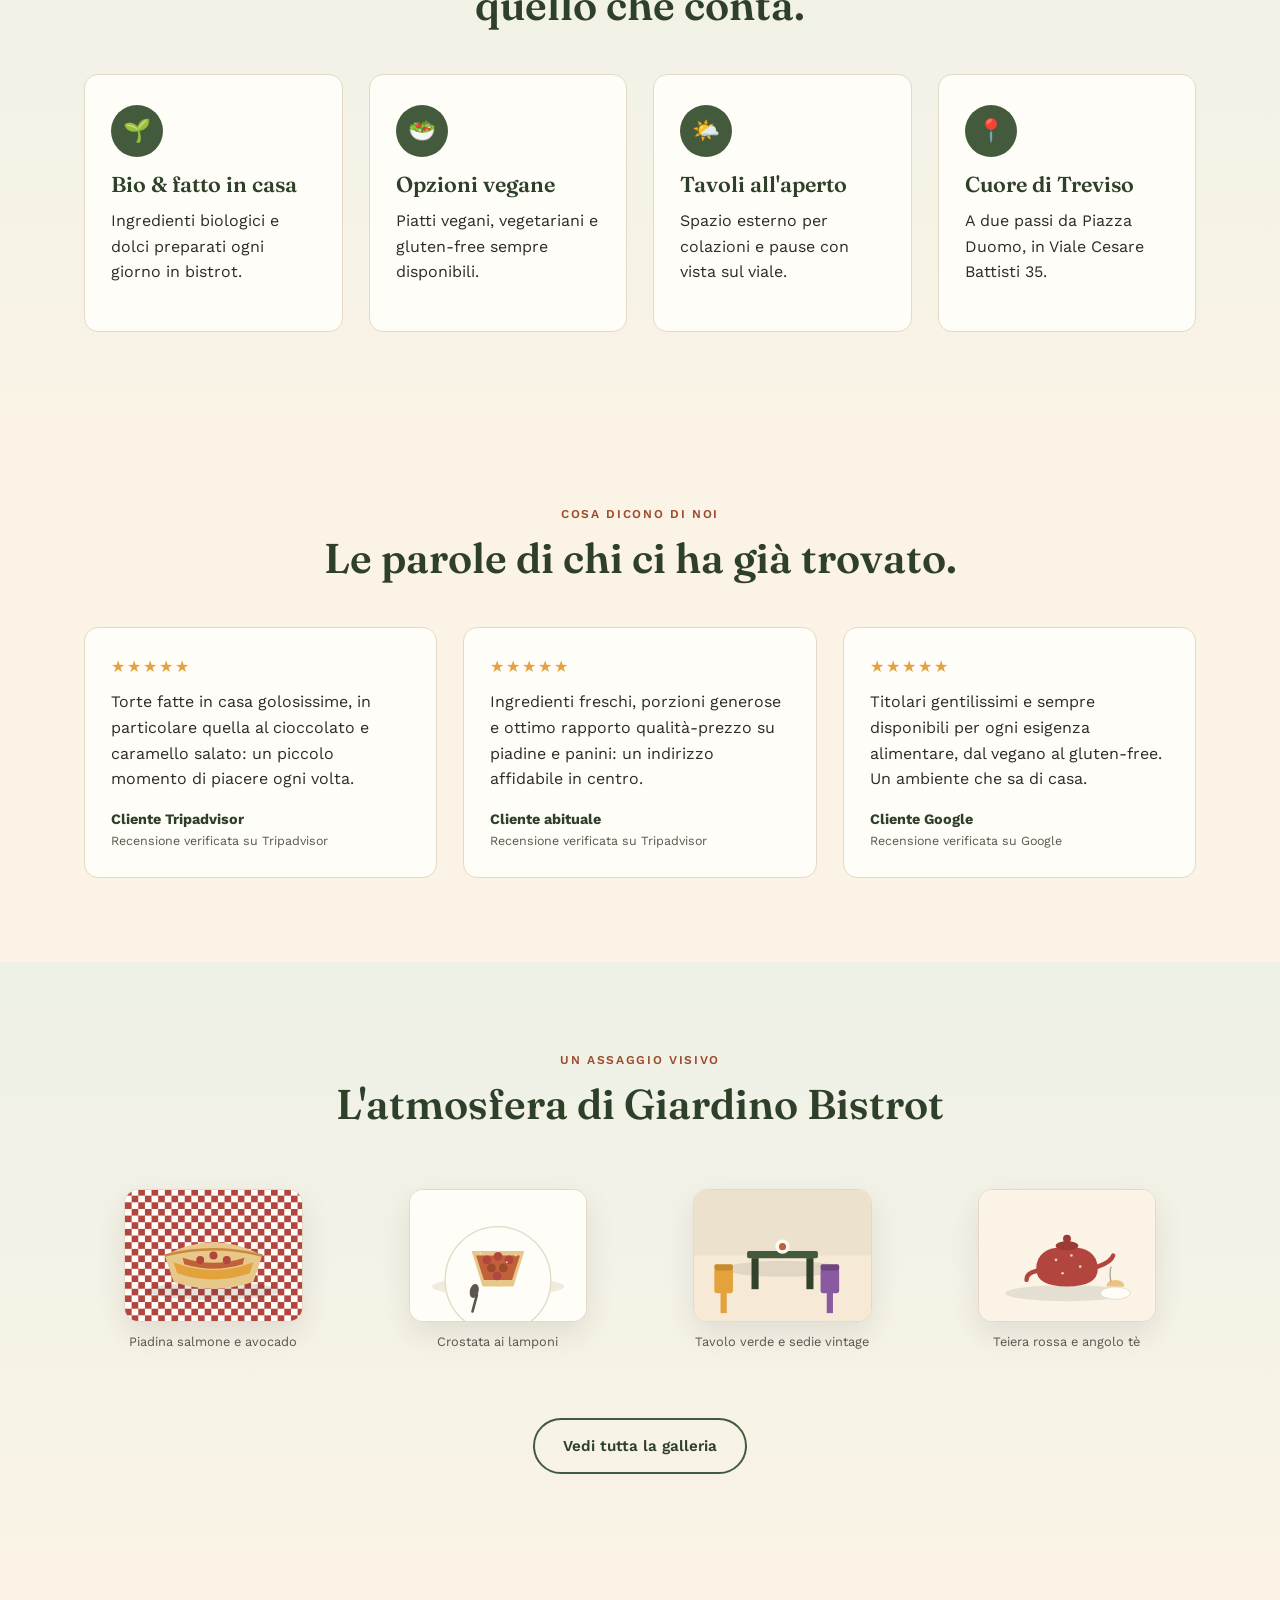
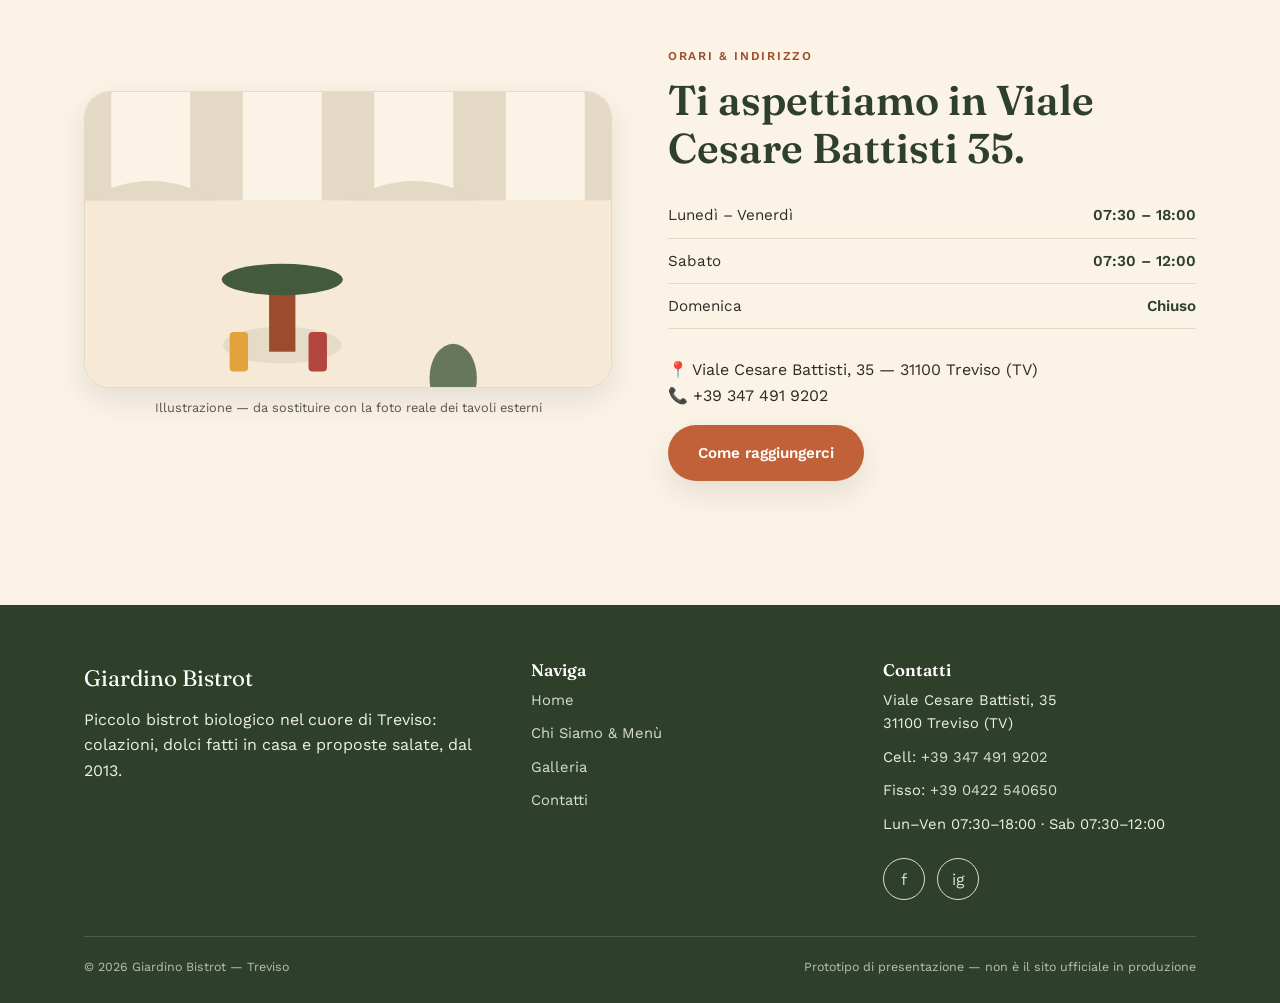
==== commit 2c35cf36: "feat: entrambi i numeri di telefono, note di validazione copy/prezzi, README e config Netlify" ====
--- a/index.html
+++ b/index.html
@@ -8,9 +8,13 @@
   <link rel="preconnect" href="https://fonts.googleapis.com">
   <link rel="preconnect" href="https://fonts.gstatic.com" crossorigin>
   <link href="https://fonts.googleapis.com/css2?family=Fraunces:opsz,wght@9..144,500;9..144,600;9..144,700&family=Work+Sans:wght@400;500;600;700&display=swap" rel="stylesheet">
+  <link rel="icon" type="image/svg+xml" href="images/favicon.svg" />
   <link rel="stylesheet" href="css/style.css" />
 </head>
 <body>
+
+  <!-- NOTA SVILUPPO: testi basati su fonti pubbliche (Instagram, Tripadvisor, Google) - bozza plausibile da validare col proprietario prima del lancio. Vedi README.md. -->
+
 
   <header class="site-header">
     <div class="container nav">
@@ -37,6 +41,7 @@
       </div>
     </div>
   </header>
+
 
   <!-- HERO -->
   <section class="hero">
@@ -207,6 +212,7 @@
     </div>
   </section>
 
+
   <footer class="site-footer">
     <div class="container">
       <div class="footer-grid">
@@ -227,7 +233,8 @@
           <h4>Contatti</h4>
           <ul class="footer-list">
             <li>Viale Cesare Battisti, 35<br />31100 Treviso (TV)</li>
-            <li><a href="tel:+393474919202">+39 347 491 9202</a></li>
+            <li>Cell: <a href="tel:+393474919202">+39 347 491 9202</a></li>
+            <li>Fisso: <a href="tel:+390422540650">+39 0422 540650</a></li>
             <li>Lun–Ven 07:30–18:00 · Sab 07:30–12:00</li>
           </ul>
           <div class="social-row">
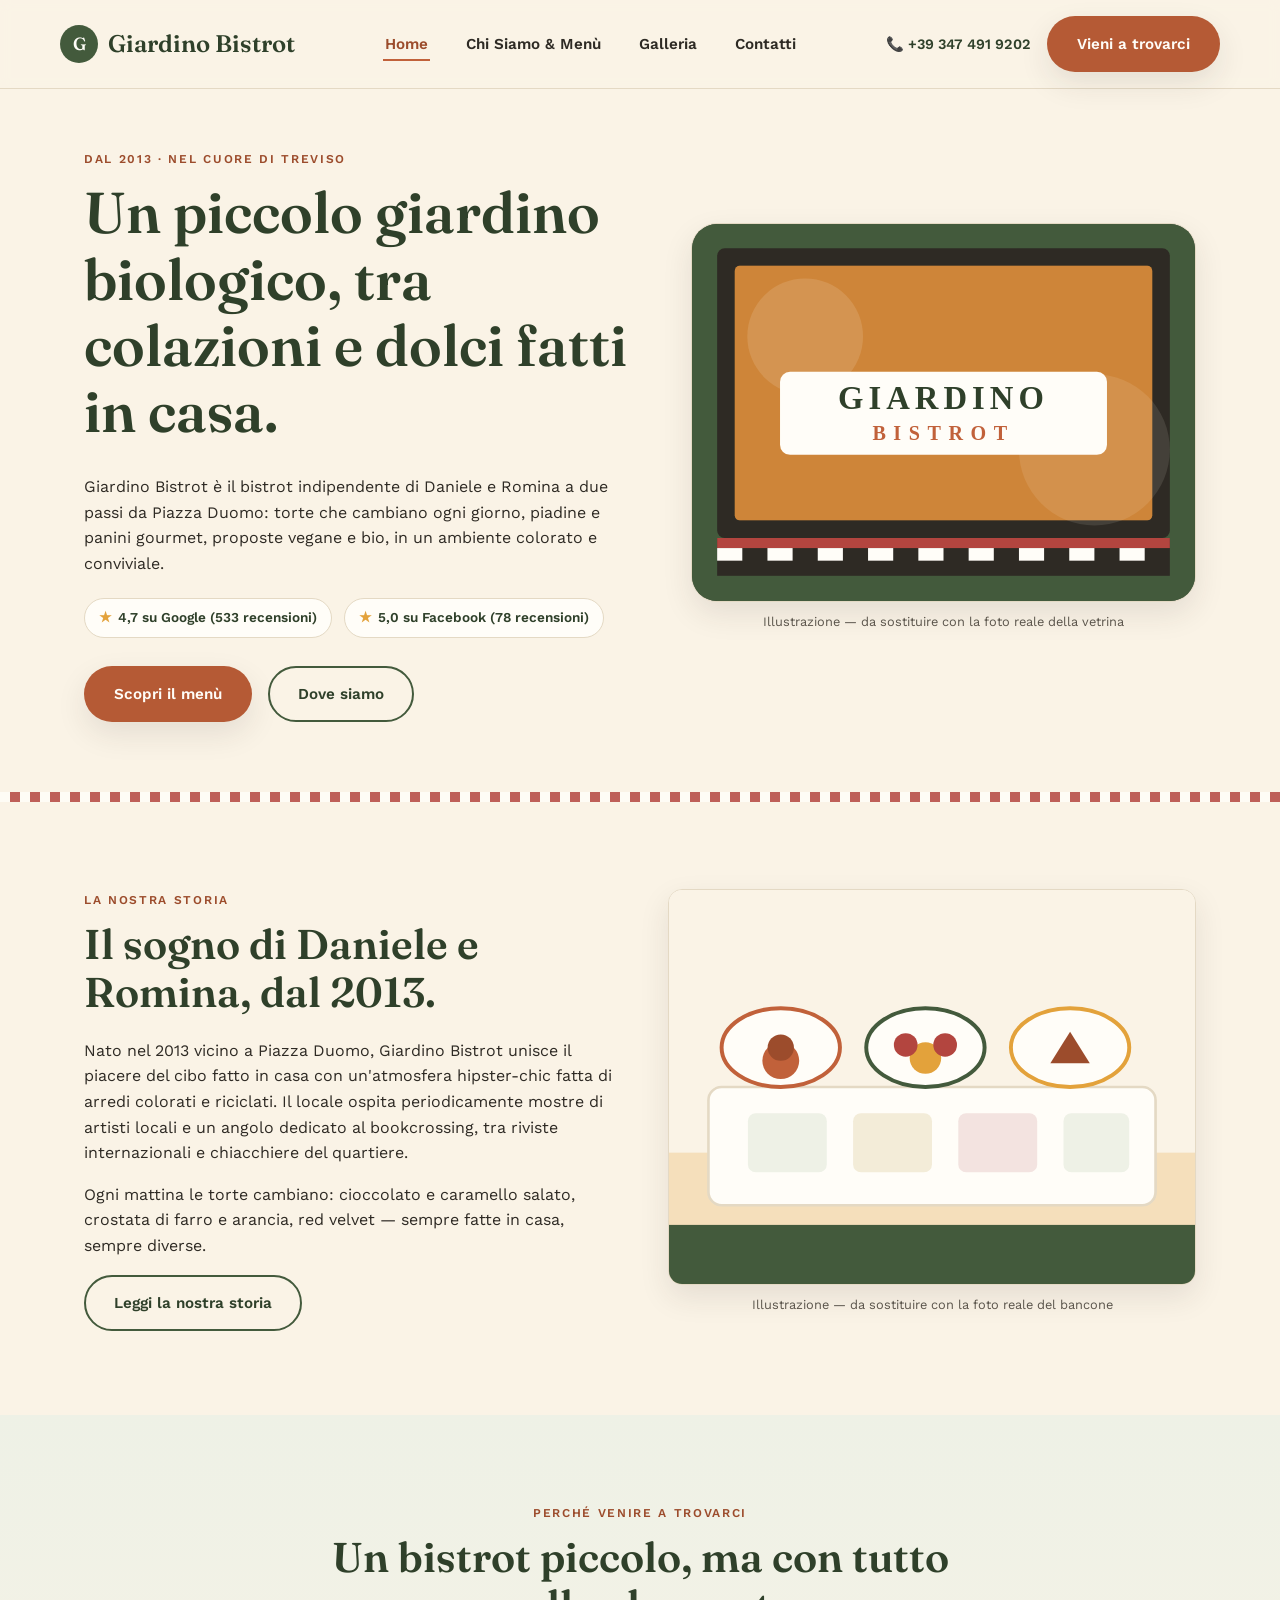
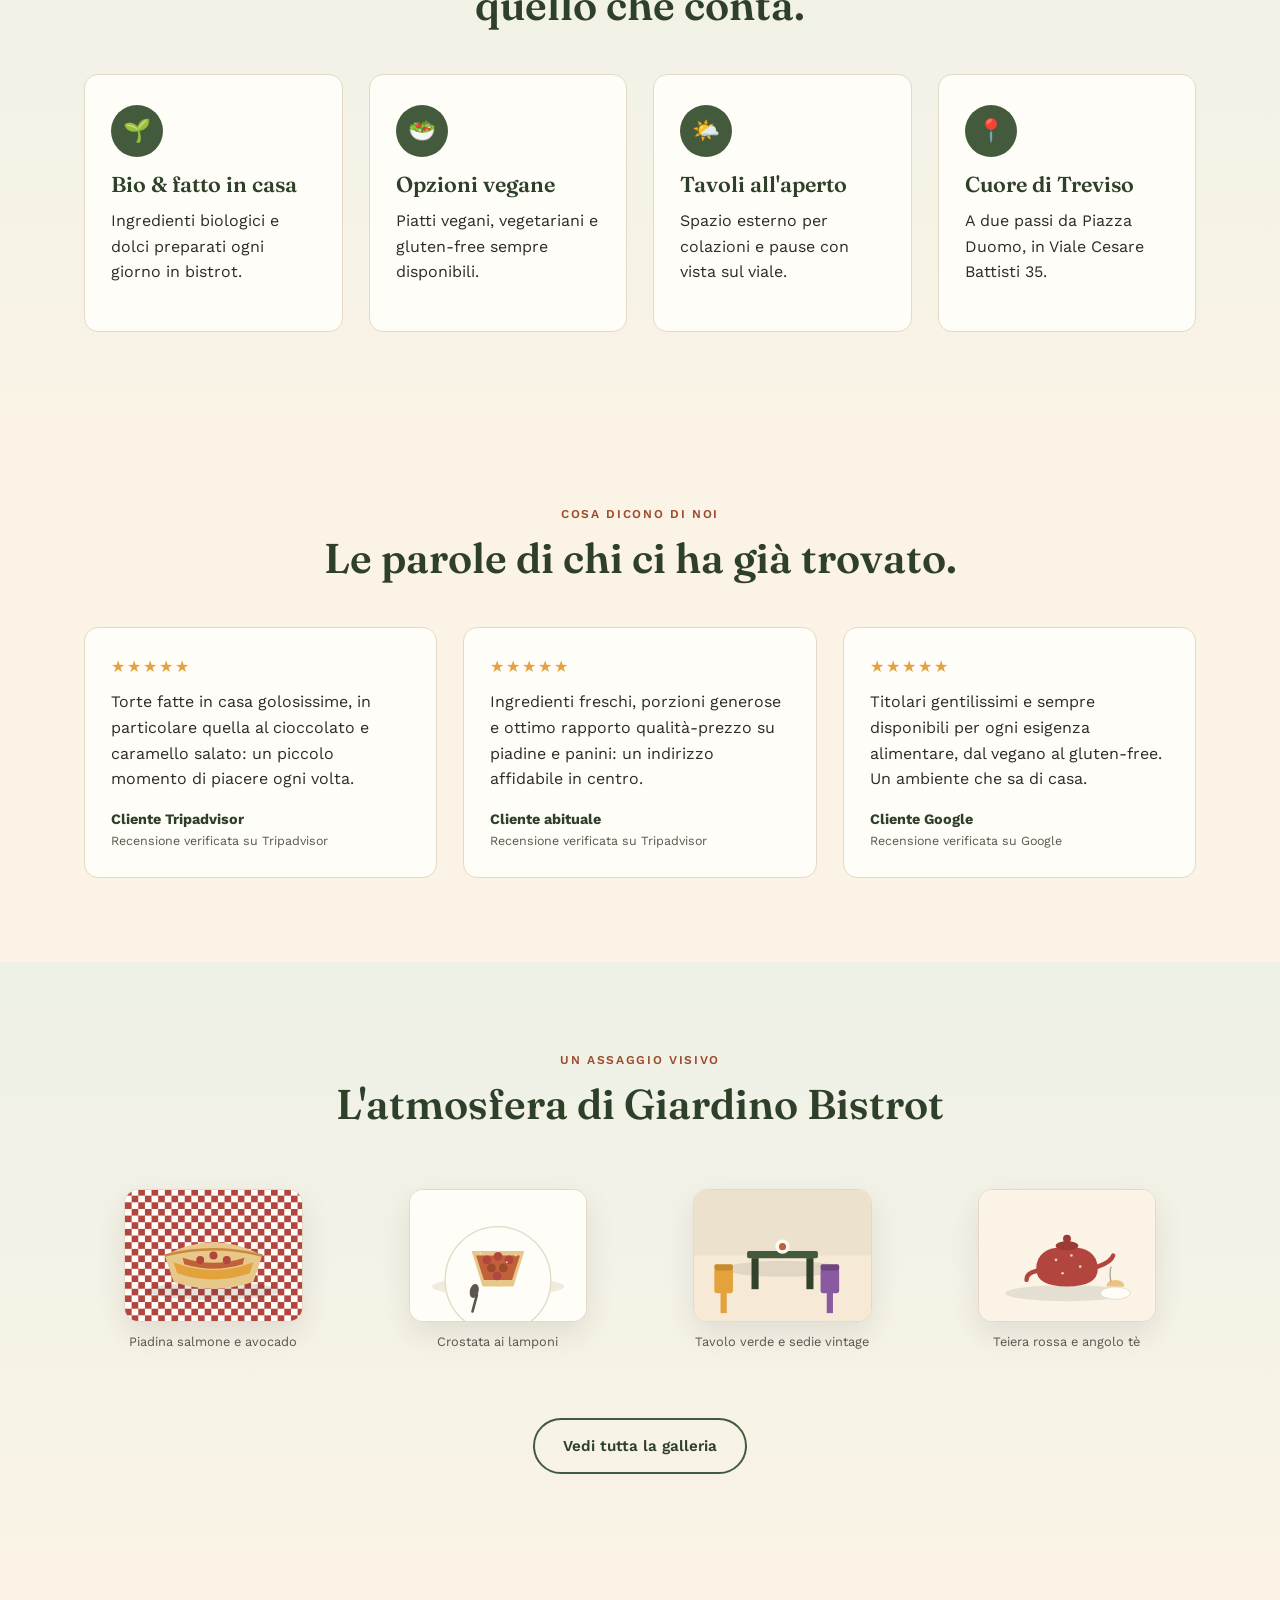
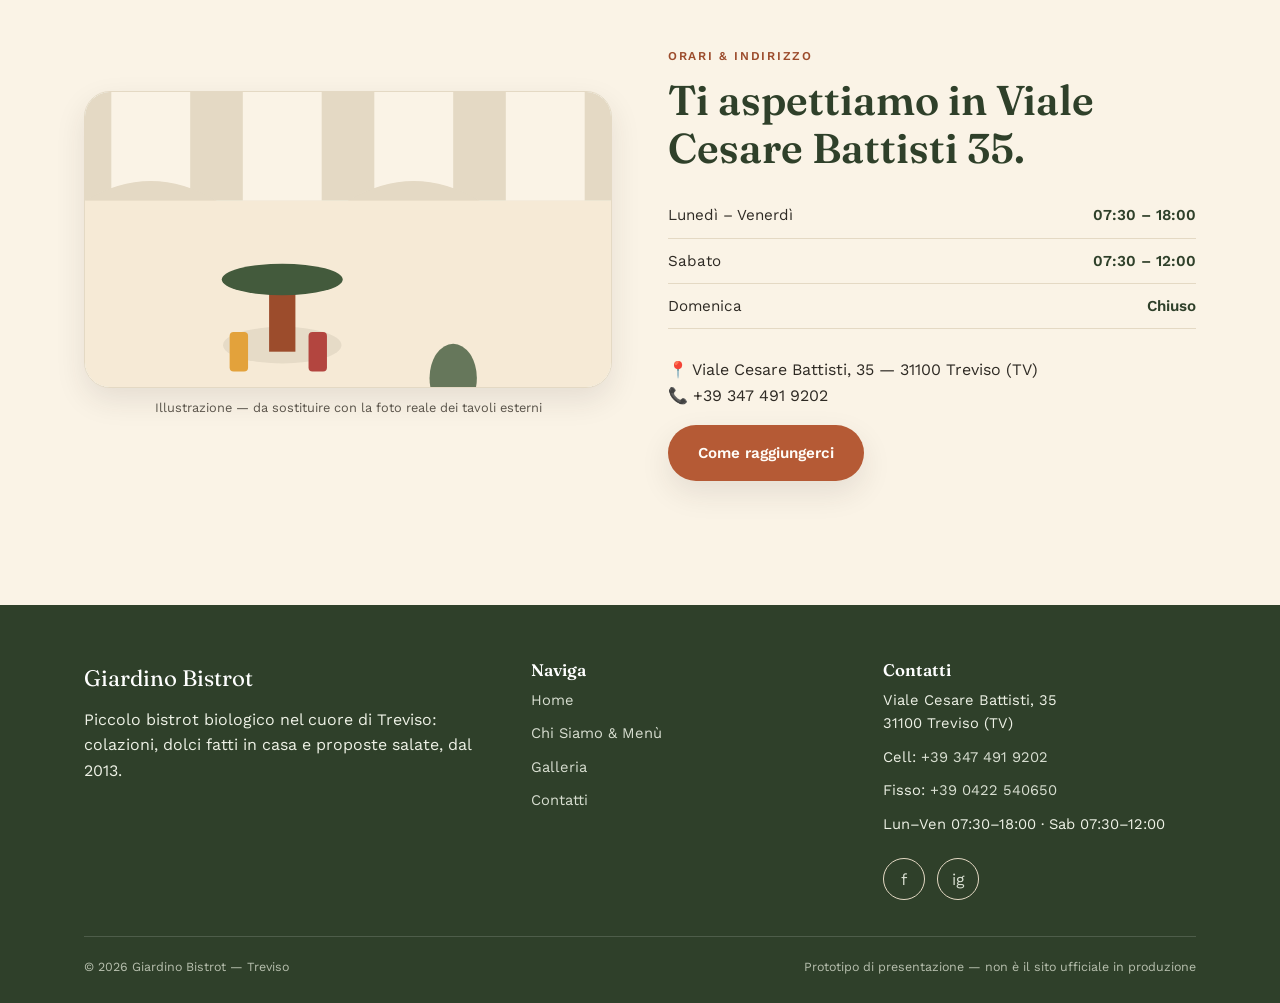
==== commit 2d4fa2fc: "fix: QA finale - SEO (Open Graph), accessibilita' (skip link, landmark main, navigazione da tastiera" ====
--- a/index.html
+++ b/index.html
@@ -10,11 +10,16 @@
   <link href="https://fonts.googleapis.com/css2?family=Fraunces:opsz,wght@9..144,500;9..144,600;9..144,700&family=Work+Sans:wght@400;500;600;700&display=swap" rel="stylesheet">
   <link rel="icon" type="image/svg+xml" href="images/favicon.svg" />
   <link rel="stylesheet" href="css/style.css" />
+  <meta property="og:type" content="website" />
+  <meta property="og:locale" content="it_IT" />
+  <meta property="og:title" content="Giardino Bistrot | Colazioni, dolci e bio nel cuore di Treviso" />
+  <meta property="og:description" content="Piccolo bistrot biologico a Treviso: torte fatte in casa, piadine, panini gourmet e opzioni vegane. Viale Cesare Battisti 35." />
 </head>
 <body>
 
   <!-- NOTA SVILUPPO: testi basati su fonti pubbliche (Instagram, Tripadvisor, Google) - bozza plausibile da validare col proprietario prima del lancio. Vedi README.md. -->
 
+  <a class="skip-link" href="#main-content">Salta al contenuto</a>
 
   <header class="site-header">
     <div class="container nav">
@@ -42,6 +47,7 @@
     </div>
   </header>
 
+  <main id="main-content">
 
   <!-- HERO -->
   <section class="hero">
@@ -85,7 +91,7 @@
       </div>
       <div class="split__media">
         <div class="media-frame">
-          <img src="images/bancone-dolci.svg" alt="Illustrazione del bancone interno con barattoli di biscotti e vetrinetta dolci" />
+          <img src="images/bancone-dolci.svg" alt="Illustrazione del bancone interno con barattoli di biscotti e vetrinetta dolci" loading="lazy" />
         </div>
         <p class="media-caption">Illustrazione — da sostituire con la foto reale del bancone</p>
       </div>
@@ -166,19 +172,19 @@
 
       <div class="grid grid--4">
         <figure>
-          <div class="media-frame"><img src="images/piadina-salmone-avocado.svg" alt="Illustrazione piadina con salmone e avocado" /></div>
+          <div class="media-frame"><img src="images/piadina-salmone-avocado.svg" alt="Illustrazione piadina con salmone e avocado" loading="lazy" /></div>
           <p class="media-caption">Piadina salmone e avocado</p>
         </figure>
         <figure>
-          <div class="media-frame"><img src="images/crostata-lamponi.svg" alt="Illustrazione fetta di crostata ai lamponi" /></div>
+          <div class="media-frame"><img src="images/crostata-lamponi.svg" alt="Illustrazione fetta di crostata ai lamponi" loading="lazy" /></div>
           <p class="media-caption">Crostata ai lamponi</p>
         </figure>
         <figure>
-          <div class="media-frame"><img src="images/tavolo-verde-sedie-gialle.svg" alt="Illustrazione tavolo verde con sedie gialle in stile vintage" /></div>
+          <div class="media-frame"><img src="images/tavolo-verde-sedie-gialle.svg" alt="Illustrazione tavolo verde con sedie gialle in stile vintage" loading="lazy" /></div>
           <p class="media-caption">Tavolo verde e sedie vintage</p>
         </figure>
         <figure>
-          <div class="media-frame"><img src="images/teiera-rossa.svg" alt="Illustrazione teiera rossa e angolo tè" /></div>
+          <div class="media-frame"><img src="images/teiera-rossa.svg" alt="Illustrazione teiera rossa e angolo tè" loading="lazy" /></div>
           <p class="media-caption">Teiera rossa e angolo tè</p>
         </figure>
       </div>
@@ -194,7 +200,7 @@
     <div class="container split split--reverse">
       <div class="split__media">
         <div class="media-frame media-frame--wide">
-          <img src="images/tavoli-esterni.svg" alt="Illustrazione tavolini all'aperto sotto i portici di Viale Cesare Battisti" />
+          <img src="images/tavoli-esterni.svg" alt="Illustrazione tavolini all'aperto sotto i portici di Viale Cesare Battisti" loading="lazy" />
         </div>
         <p class="media-caption">Illustrazione — da sostituire con la foto reale dei tavoli esterni</p>
       </div>
@@ -212,6 +218,7 @@
     </div>
   </section>
 
+  </main>
 
   <footer class="site-footer">
     <div class="container">
--- a/css/style.css
+++ b/css/style.css
@@ -9,6 +9,7 @@
   --color-forest: #435a3c;
   --color-forest-dark: #2f402a;
   --color-terracotta: #c1613a;
+  --color-terracotta-btn: #b55a35; /* variante piu' scura di --color-terracotta: garantisce contrasto AA (4.5:1+) col testo bianco dei bottoni */
   --color-terracotta-dark: #9c4c2c;
   --color-mustard: #e3a23b;
   --color-cherry: #b3453f;
@@ -71,6 +72,24 @@
   max-width: var(--container-width);
   margin: 0 auto;
   padding: 0 24px;
+}
+
+/* ---------- Skip link (accessibilita' da tastiera) ---------- */
+.skip-link {
+  position: absolute;
+  top: -60px;
+  left: 12px;
+  z-index: 999;
+  background: var(--color-forest-dark);
+  color: #fff;
+  padding: 12px 20px;
+  border-radius: 8px;
+  font-weight: 600;
+  transition: top 0.15s ease;
+}
+
+.skip-link:focus {
+  top: 12px;
 }
 
 .eyebrow {
@@ -134,7 +153,7 @@
 .btn:hover { transform: translateY(-2px); }
 
 .btn--primary {
-  background: var(--color-terracotta);
+  background: var(--color-terracotta-btn);
   color: var(--color-cream-2);
   box-shadow: var(--shadow-soft);
 }
@@ -333,6 +352,11 @@
 }
 
 .gallery-grid .media-frame:hover { transform: translateY(-3px); }
+
+.gallery-grid .media-frame:focus-visible {
+  outline: 3px solid var(--color-terracotta-dark);
+  outline-offset: 2px;
+}
 
 .lightbox__panel img {
   width: 100%;
@@ -707,7 +731,7 @@
 }
 
 .tag--vegan { background: #eaf3e1; color: #3c6b2c; }
-.tag--bio { background: #f3ecd8; color: #8a6a1f; }
+.tag--bio { background: #f3ecd8; color: #674f17; }
 .tag--gf { background: #f3e3e0; color: var(--color-terracotta-dark); }
 
 .callout {
